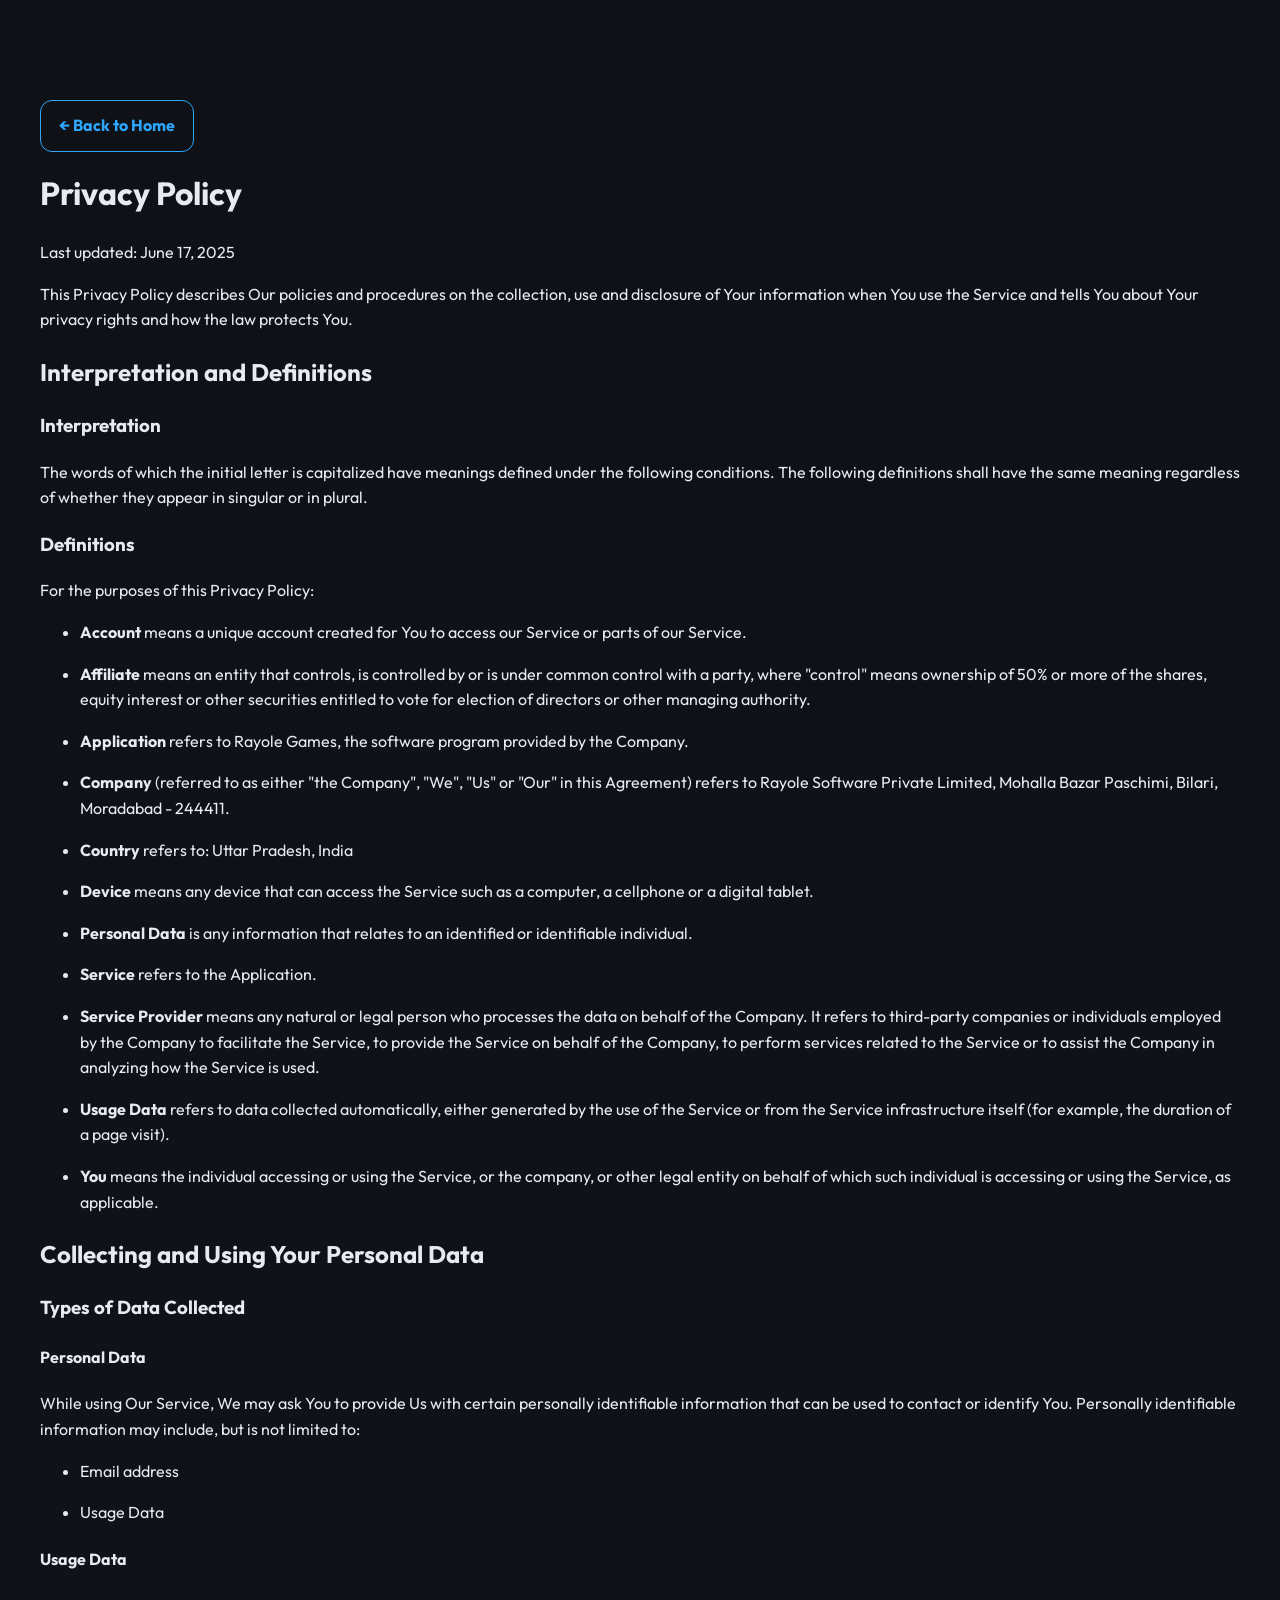
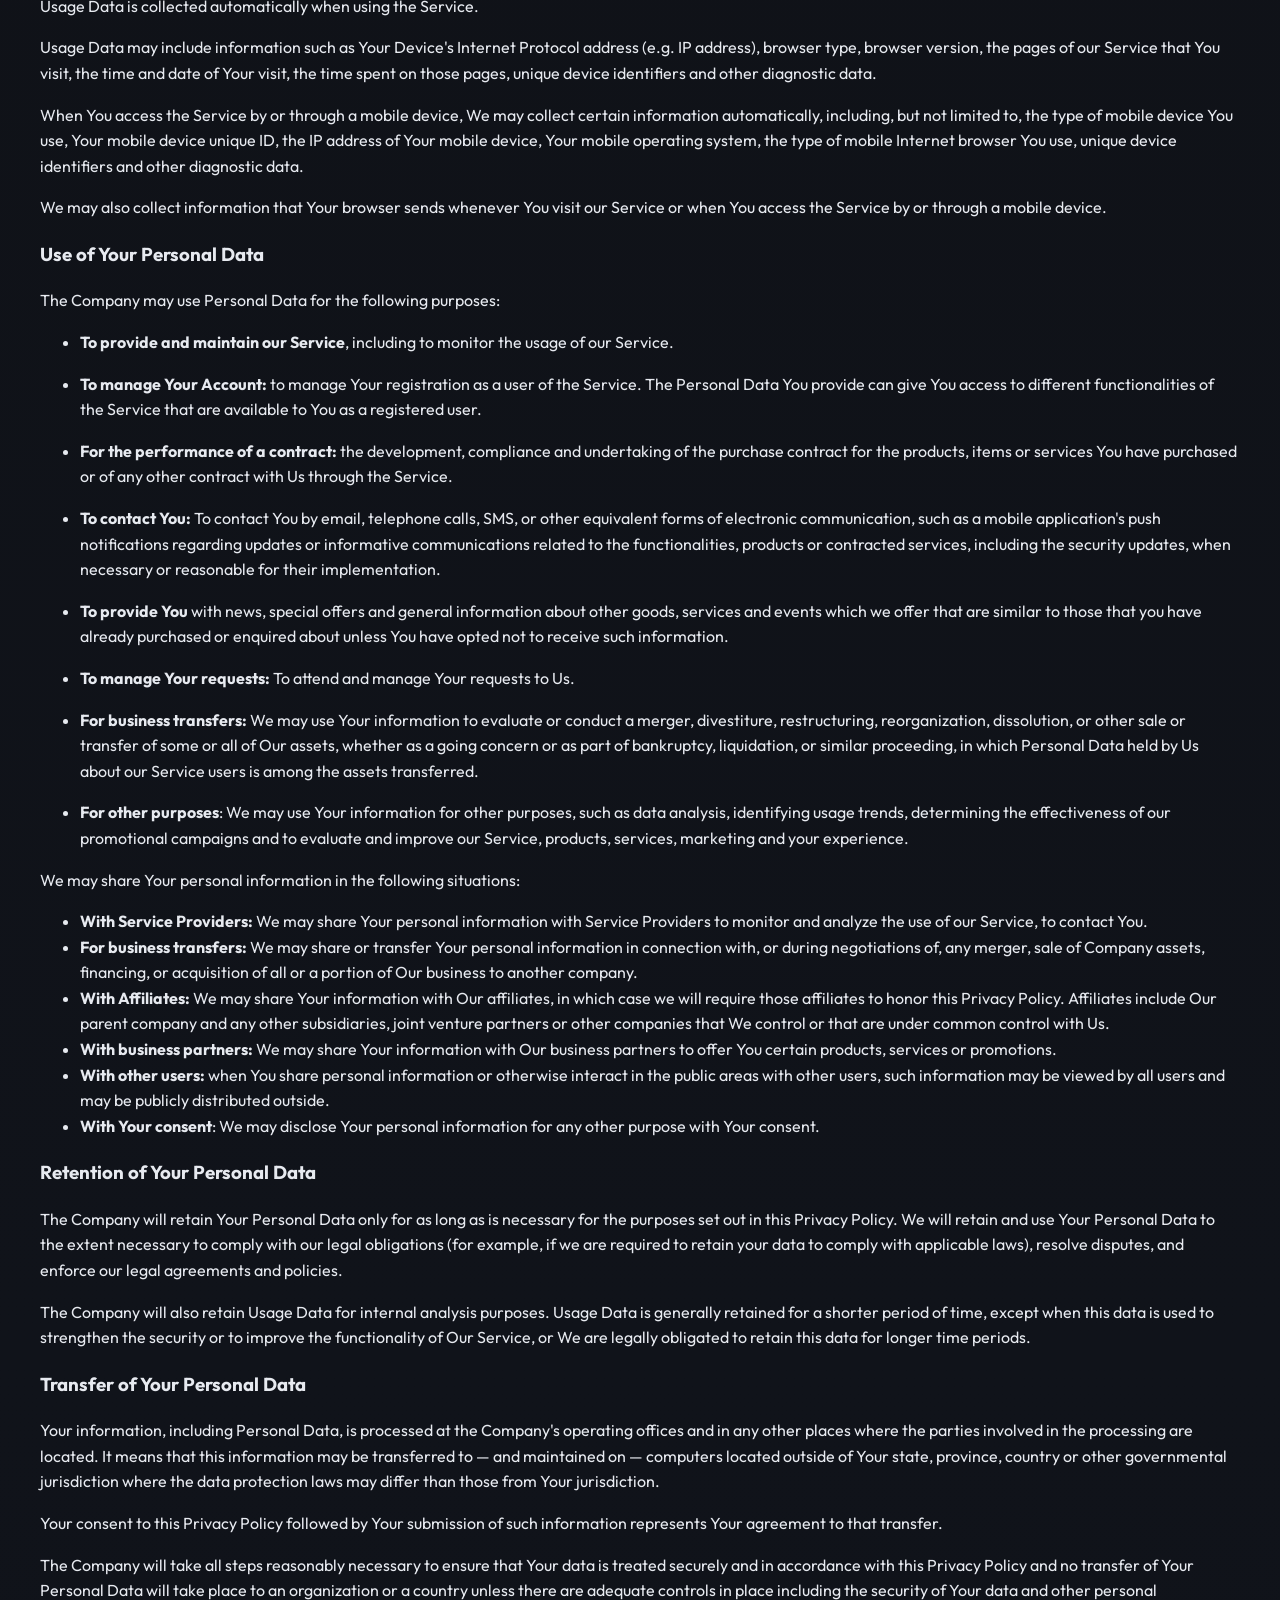
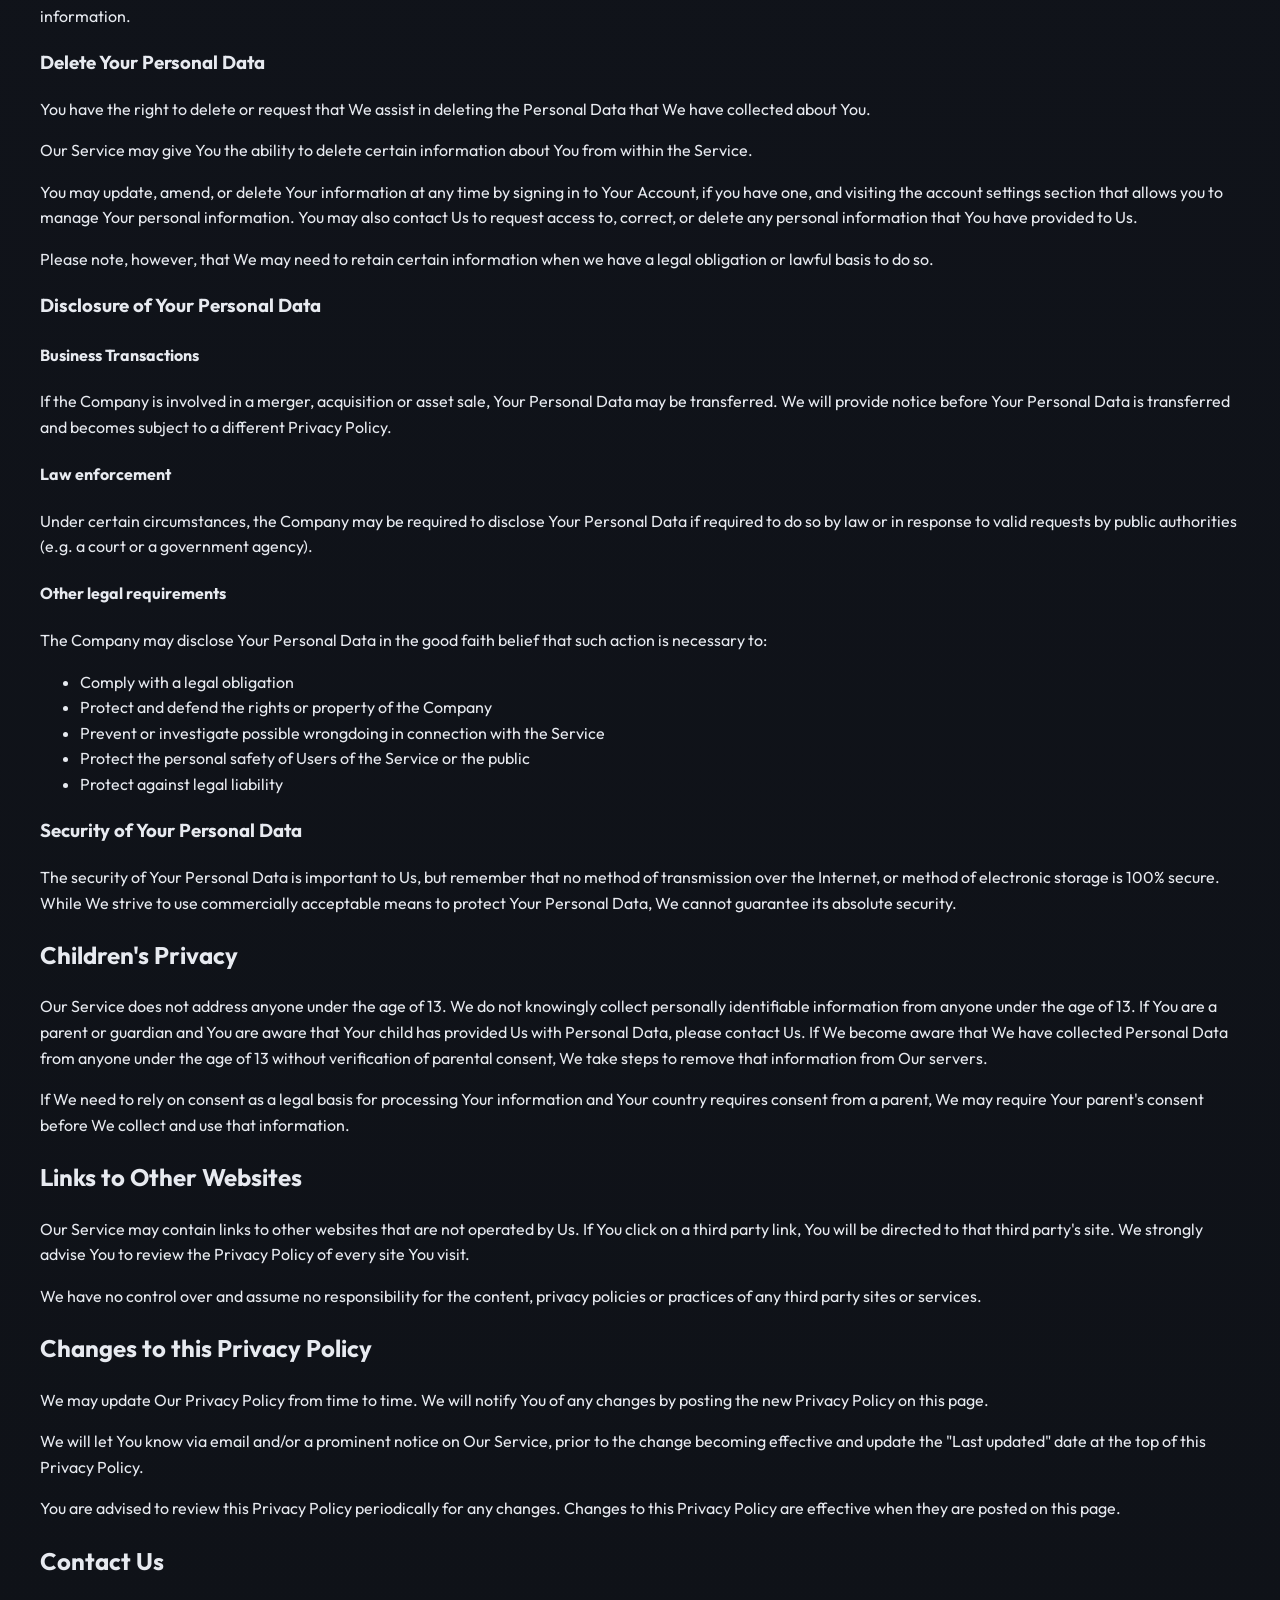
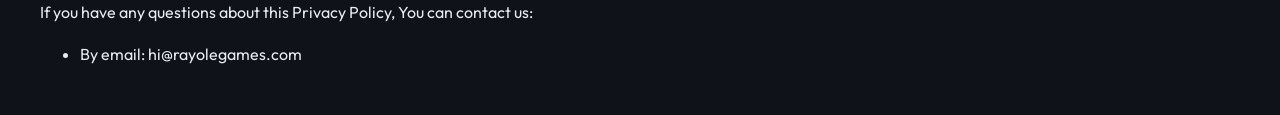
==== privacy-policy.html @ 5c692d10 "Initial commit" ====
<!DOCTYPE html>
<html lang="en">

<head>
    <meta charset="UTF-8">
    <meta name="viewport" content="width=device-width, initial-scale=1.0">
    <title>Privacy Policy | Rayole Games</title>
    <link href="https://fonts.googleapis.com/css2?family=Outfit:wght@400;700&display=swap" rel="stylesheet"/>
    <link rel="stylesheet" href="static/css/main.css" />
</head>

<body>
    <div class="container" style="padding: 100px 0 32px;">
    <a href="./" class="btn btn--ghost">← Back to Home</a>
    <h1 style="margin-top:16px">Privacy Policy</h1>
    <p>Last updated: June 17, 2025</p>
    <p>This Privacy Policy describes Our policies and procedures on the collection, use and disclosure of Your
        information when You use the Service and tells You about Your privacy rights and how the law protects You.</p>
    <!-- <p>We use Your Personal data to provide and improve the Service. By using the Service, You agree to the collection
        and use of information in accordance with this Privacy Policy. This Privacy Policy has been created with the
        help of the <a href="https://rayole" target="_blank">Free
            Privacy Policy Generator</a>.</p> -->
    <h2>Interpretation and Definitions</h2>
    <h3>Interpretation</h3>
    <p>The words of which the initial letter is capitalized have meanings defined under the following conditions. The
        following definitions shall have the same meaning regardless of whether they appear in singular or in plural.
    </p>
    <h3>Definitions</h3>
    <p>For the purposes of this Privacy Policy:</p>
    <ul>
        <li>
            <p><strong>Account</strong> means a unique account created for You to access our Service or parts of our
                Service.</p>
        </li>
        <li>
            <p><strong>Affiliate</strong> means an entity that controls, is controlled by or is under common control
                with a party, where &quot;control&quot; means ownership of 50% or more of the shares, equity interest or
                other securities entitled to vote for election of directors or other managing authority.</p>
        </li>
        <li>
            <p><strong>Application</strong> refers to Rayole Games, the software program provided by the Company.</p>
        </li>
        <li>
            <p><strong>Company</strong> (referred to as either &quot;the Company&quot;, &quot;We&quot;, &quot;Us&quot;
                or &quot;Our&quot; in this Agreement) refers to Rayole Software Private Limited, Mohalla Bazar Paschimi,
                Bilari, Moradabad - 244411.</p>
        </li>
        <li>
            <p><strong>Country</strong> refers to: Uttar Pradesh, India</p>
        </li>
        <li>
            <p><strong>Device</strong> means any device that can access the Service such as a computer, a cellphone or a
                digital tablet.</p>
        </li>
        <li>
            <p><strong>Personal Data</strong> is any information that relates to an identified or identifiable
                individual.</p>
        </li>
        <li>
            <p><strong>Service</strong> refers to the Application.</p>
        </li>
        <li>
            <p><strong>Service Provider</strong> means any natural or legal person who processes the data on behalf of
                the Company. It refers to third-party companies or individuals employed by the Company to facilitate the
                Service, to provide the Service on behalf of the Company, to perform services related to the Service or
                to assist the Company in analyzing how the Service is used.</p>
        </li>
        <li>
            <p><strong>Usage Data</strong> refers to data collected automatically, either generated by the use of the
                Service or from the Service infrastructure itself (for example, the duration of a page visit).</p>
        </li>
        <li>
            <p><strong>You</strong> means the individual accessing or using the Service, or the company, or other legal
                entity on behalf of which such individual is accessing or using the Service, as applicable.</p>
        </li>
    </ul>
    <h2>Collecting and Using Your Personal Data</h2>
    <h3>Types of Data Collected</h3>
    <h4>Personal Data</h4>
    <p>While using Our Service, We may ask You to provide Us with certain personally identifiable information that can
        be used to contact or identify You. Personally identifiable information may include, but is not limited to:</p>
    <ul>
        <li>
            <p>Email address</p>
        </li>
        <li>
            <p>Usage Data</p>
        </li>
    </ul>
    <h4>Usage Data</h4>
    <p>Usage Data is collected automatically when using the Service.</p>
    <p>Usage Data may include information such as Your Device's Internet Protocol address (e.g. IP address), browser
        type, browser version, the pages of our Service that You visit, the time and date of Your visit, the time spent
        on those pages, unique device identifiers and other diagnostic data.</p>
    <p>When You access the Service by or through a mobile device, We may collect certain information automatically,
        including, but not limited to, the type of mobile device You use, Your mobile device unique ID, the IP address
        of Your mobile device, Your mobile operating system, the type of mobile Internet browser You use, unique device
        identifiers and other diagnostic data.</p>
    <p>We may also collect information that Your browser sends whenever You visit our Service or when You access the
        Service by or through a mobile device.</p>
    <h3>Use of Your Personal Data</h3>
    <p>The Company may use Personal Data for the following purposes:</p>
    <ul>
        <li>
            <p><strong>To provide and maintain our Service</strong>, including to monitor the usage of our Service.</p>
        </li>
        <li>
            <p><strong>To manage Your Account:</strong> to manage Your registration as a user of the Service. The
                Personal Data You provide can give You access to different functionalities of the Service that are
                available to You as a registered user.</p>
        </li>
        <li>
            <p><strong>For the performance of a contract:</strong> the development, compliance and undertaking of the
                purchase contract for the products, items or services You have purchased or of any other contract with
                Us through the Service.</p>
        </li>
        <li>
            <p><strong>To contact You:</strong> To contact You by email, telephone calls, SMS, or other equivalent forms
                of electronic communication, such as a mobile application's push notifications regarding updates or
                informative communications related to the functionalities, products or contracted services, including
                the security updates, when necessary or reasonable for their implementation.</p>
        </li>
        <li>
            <p><strong>To provide You</strong> with news, special offers and general information about other goods,
                services and events which we offer that are similar to those that you have already purchased or enquired
                about unless You have opted not to receive such information.</p>
        </li>
        <li>
            <p><strong>To manage Your requests:</strong> To attend and manage Your requests to Us.</p>
        </li>
        <li>
            <p><strong>For business transfers:</strong> We may use Your information to evaluate or conduct a merger,
                divestiture, restructuring, reorganization, dissolution, or other sale or transfer of some or all of Our
                assets, whether as a going concern or as part of bankruptcy, liquidation, or similar proceeding, in
                which Personal Data held by Us about our Service users is among the assets transferred.</p>
        </li>
        <li>
            <p><strong>For other purposes</strong>: We may use Your information for other purposes, such as data
                analysis, identifying usage trends, determining the effectiveness of our promotional campaigns and to
                evaluate and improve our Service, products, services, marketing and your experience.</p>
        </li>
    </ul>
    <p>We may share Your personal information in the following situations:</p>
    <ul>
        <li><strong>With Service Providers:</strong> We may share Your personal information with Service Providers to
            monitor and analyze the use of our Service, to contact You.</li>
        <li><strong>For business transfers:</strong> We may share or transfer Your personal information in connection
            with, or during negotiations of, any merger, sale of Company assets, financing, or acquisition of all or a
            portion of Our business to another company.</li>
        <li><strong>With Affiliates:</strong> We may share Your information with Our affiliates, in which case we will
            require those affiliates to honor this Privacy Policy. Affiliates include Our parent company and any other
            subsidiaries, joint venture partners or other companies that We control or that are under common control
            with Us.</li>
        <li><strong>With business partners:</strong> We may share Your information with Our business partners to offer
            You certain products, services or promotions.</li>
        <li><strong>With other users:</strong> when You share personal information or otherwise interact in the public
            areas with other users, such information may be viewed by all users and may be publicly distributed outside.
        </li>
        <li><strong>With Your consent</strong>: We may disclose Your personal information for any other purpose with
            Your consent.</li>
    </ul>
    <h3>Retention of Your Personal Data</h3>
    <p>The Company will retain Your Personal Data only for as long as is necessary for the purposes set out in this
        Privacy Policy. We will retain and use Your Personal Data to the extent necessary to comply with our legal
        obligations (for example, if we are required to retain your data to comply with applicable laws), resolve
        disputes, and enforce our legal agreements and policies.</p>
    <p>The Company will also retain Usage Data for internal analysis purposes. Usage Data is generally retained for a
        shorter period of time, except when this data is used to strengthen the security or to improve the functionality
        of Our Service, or We are legally obligated to retain this data for longer time periods.</p>
    <h3>Transfer of Your Personal Data</h3>
    <p>Your information, including Personal Data, is processed at the Company's operating offices and in any other
        places where the parties involved in the processing are located. It means that this information may be
        transferred to — and maintained on — computers located outside of Your state, province, country or other
        governmental jurisdiction where the data protection laws may differ than those from Your jurisdiction.</p>
    <p>Your consent to this Privacy Policy followed by Your submission of such information represents Your agreement to
        that transfer.</p>
    <p>The Company will take all steps reasonably necessary to ensure that Your data is treated securely and in
        accordance with this Privacy Policy and no transfer of Your Personal Data will take place to an organization or
        a country unless there are adequate controls in place including the security of Your data and other personal
        information.</p>
    <h3>Delete Your Personal Data</h3>
    <p>You have the right to delete or request that We assist in deleting the Personal Data that We have collected about
        You.</p>
    <p>Our Service may give You the ability to delete certain information about You from within the Service.</p>
    <p>You may update, amend, or delete Your information at any time by signing in to Your Account, if you have one, and
        visiting the account settings section that allows you to manage Your personal information. You may also contact
        Us to request access to, correct, or delete any personal information that You have provided to Us.</p>
    <p>Please note, however, that We may need to retain certain information when we have a legal obligation or lawful
        basis to do so.</p>
    <h3>Disclosure of Your Personal Data</h3>
    <h4>Business Transactions</h4>
    <p>If the Company is involved in a merger, acquisition or asset sale, Your Personal Data may be transferred. We will
        provide notice before Your Personal Data is transferred and becomes subject to a different Privacy Policy.</p>
    <h4>Law enforcement</h4>
    <p>Under certain circumstances, the Company may be required to disclose Your Personal Data if required to do so by
        law or in response to valid requests by public authorities (e.g. a court or a government agency).</p>
    <h4>Other legal requirements</h4>
    <p>The Company may disclose Your Personal Data in the good faith belief that such action is necessary to:</p>
    <ul>
        <li>Comply with a legal obligation</li>
        <li>Protect and defend the rights or property of the Company</li>
        <li>Prevent or investigate possible wrongdoing in connection with the Service</li>
        <li>Protect the personal safety of Users of the Service or the public</li>
        <li>Protect against legal liability</li>
    </ul>
    <h3>Security of Your Personal Data</h3>
    <p>The security of Your Personal Data is important to Us, but remember that no method of transmission over the
        Internet, or method of electronic storage is 100% secure. While We strive to use commercially acceptable means
        to protect Your Personal Data, We cannot guarantee its absolute security.</p>
    <h2>Children's Privacy</h2>
    <p>Our Service does not address anyone under the age of 13. We do not knowingly collect personally identifiable
        information from anyone under the age of 13. If You are a parent or guardian and You are aware that Your child
        has provided Us with Personal Data, please contact Us. If We become aware that We have collected Personal Data
        from anyone under the age of 13 without verification of parental consent, We take steps to remove that
        information from Our servers.</p>
    <p>If We need to rely on consent as a legal basis for processing Your information and Your country requires consent
        from a parent, We may require Your parent's consent before We collect and use that information.</p>
    <h2>Links to Other Websites</h2>
    <p>Our Service may contain links to other websites that are not operated by Us. If You click on a third party link,
        You will be directed to that third party's site. We strongly advise You to review the Privacy Policy of every
        site You visit.</p>
    <p>We have no control over and assume no responsibility for the content, privacy policies or practices of any third
        party sites or services.</p>
    <h2>Changes to this Privacy Policy</h2>
    <p>We may update Our Privacy Policy from time to time. We will notify You of any changes by posting the new Privacy
        Policy on this page.</p>
    <p>We will let You know via email and/or a prominent notice on Our Service, prior to the change becoming effective
        and update the &quot;Last updated&quot; date at the top of this Privacy Policy.</p>
    <p>You are advised to review this Privacy Policy periodically for any changes. Changes to this Privacy Policy are
        effective when they are posted on this page.</p>
    <h2>Contact Us</h2>
    <p>If you have any questions about this Privacy Policy, You can contact us:</p>
    <ul>
        <li>By email: <a href="mailto:hi@rayolegames.com">hi@rayolegames.com</a></li>
    </ul>
    </div>
    <script data-cfasync="false" src="/cdn-cgi/scripts/5c5dd728/cloudflare-static/email-decode.min.js"></script>
  </body>

</html>
---- static/css/main.css ----
/* Rayole Games — main CSS (modular, responsive, animated) */

/* 1) Design Tokens */
:root {
  /* Epic-like minimal dark with a single striking blue */
  --primary: #2ea8ff;         /* Electric blue */
  --primary-600: #1f8fe0;
  --accent: #2ea8ff;
  --bg: #0f1116;              /* Deep neutral dark */
  --bg-2: #12141b;
  --surface: #151922;         /* Card surface */
  --text: #e7eaf0;
  --text-muted: #a5aab3;
  --ring: rgba(46, 168, 255, 0.28);
  --glass: rgba(255, 255, 255, 0.04);
  --shadow-1: 0 10px 30px var(--ring);
}

/* 2) Reset / Base */
* { box-sizing: border-box; }
html { scroll-behavior: smooth; }
body {
  margin: 0;
  font-family: 'Outfit', system-ui, -apple-system, Segoe UI, Roboto, Helvetica, Arial, sans-serif;
  background:
    radial-gradient(1000px 360px at -20% -20%, rgba(46,168,255,.08), transparent 60%),
    linear-gradient(180deg, #0f1116 0%, #10131a 60%, #0f1218 100%);
  color: var(--text);
  line-height: 1.6;
  overflow-x: hidden;
}

img { display: block; max-width: 100%; height: auto; }
a { color: inherit; text-decoration: none; }

/* 3) Layout Utilities */
.container { max-width: 1200px; margin-inline: auto; padding-inline: 24px; }
.stack-2 > * + * { margin-top: .5rem; }
.stack-3 > * + * { margin-top: .75rem; }
.stack-4 > * + * { margin-top: 1rem; }

.section { padding: 80px 0; position: relative; }
.section-title { font-size: 2.2rem; font-weight: 700; }
.section-sub { color: var(--text-muted); }

/* 4) App Bar */
.appbar {
  position: fixed; inset: 0 0 auto 0; height: 64px; z-index: 1000;
  display: flex; align-items: center; justify-content: center;
  background: linear-gradient(180deg, rgba(13,17,23,.75), rgba(13,17,23,0));
  backdrop-filter: blur(10px);
  transition: box-shadow .25s ease, background .25s ease, transform .25s ease;
}
.appbar--scrolled { background: rgba(13,17,23,.8); box-shadow: 0 8px 30px rgba(0,0,0,.25); }
.appbar__inner { width: 100%; max-width: 1200px; padding: 0 24px; display: flex; align-items: center; justify-content: space-between; }
.logo { font-size: 1.4rem; font-weight: 800; color: #fff; letter-spacing: .5px; }

.nav { display: flex; gap: 20px; list-style: none; }
.nav a { color: var(--text); opacity: .9; padding: 6px 10px; border-radius: 8px; transition: color .2s, background .2s, opacity .2s; }
.nav a:hover { color: var(--primary); background: rgba(255,255,255,.04); }
.nav a.is-active { color: #0b0e13; background: var(--primary); }

/* Mobile menu */
.menu-toggle { display: none; flex-direction: column; gap: 5px; cursor: pointer; }
.menu-toggle span { width: 26px; height: 3px; background: var(--text); border-radius: 3px; transition: transform .25s ease, opacity .25s ease; }
.menu-toggle.is-open span:nth-child(1) { transform: translateY(8px) rotate(45deg); }
.menu-toggle.is-open span:nth-child(2) { opacity: 0; }
.menu-toggle.is-open span:nth-child(3) { transform: translateY(-8px) rotate(-45deg); }

.mobile-nav { position: absolute; top: 64px; right: 16px; display: none; flex-direction: column; gap: 10px; padding: 16px 18px; border-radius: 14px; background: #fffe; color: #0d1117; box-shadow: 0 24px 80px rgba(0,0,0,.35); }
.mobile-nav a { color: #0d1117; }
.mobile-nav.show { display: flex; }

/* 5) Hero */
.hero { min-height: 100vh; display: grid; grid-template-columns: 1.1fr .9fr; align-items: center; gap: 40px; padding: 120px 0 60px; }
.hero__title { font-size: clamp(2.2rem, 4vw + .5rem, 3.5rem); line-height: 1.1; }
.hero__title span { color: var(--primary); }
.hero__lead { color: #d5deea; max-width: 60ch; }
.hero__buttons { display: flex; flex-wrap: wrap; gap: 14px; margin-top: 8px; }

.btn { display: inline-flex; align-items: center; gap: 10px; font-weight: 700; border-radius: 12px; padding: 12px 18px; transition: transform .2s ease, box-shadow .2s ease, background .2s ease; will-change: transform; }
.btn--primary { background: var(--primary); color: #0b0e13; box-shadow: 0 10px 26px var(--ring); }
.btn--ghost { color: var(--primary); border: 1.5px solid var(--primary); background: transparent; }
.btn:hover { transform: translateY(-2px); }
.btn:active { transform: translateY(0); }

.hero__art { max-width: 440px; justify-self: end; animation: float 3s ease-in-out infinite; filter: drop-shadow(0 20px 60px rgba(46,168,255,.16)); }
@keyframes float { 0%,100%{ transform: translateY(0) } 50% { transform: translateY(-10px) } }

/* Parallax glow */
.hero::before { content: ""; position: absolute; inset: 0; pointer-events: none; background:
  radial-gradient(520px 200px at var(--gx,18%) 22%, rgba(46,168,255,.12), transparent 60%);
  filter: blur(18px); z-index: -1; }

/* 6) Games Grid */
.games { padding-top: 10px; }
.games__grid { display: grid; grid-template-columns: repeat(auto-fit, minmax(280px, 1fr)); gap: 20px; margin-top: 16px; }

.card { position: relative; border-radius: 16px; overflow: hidden; background: linear-gradient(180deg, rgba(255,255,255,.04), rgba(255,255,255,.02)); border: 1px solid rgba(255,255,255,.06); backdrop-filter: blur(6px); transition: transform .2s ease, box-shadow .2s ease, border-color .2s ease; }
.card:hover { transform: translateY(-4px); box-shadow: 0 18px 40px rgba(46,168,255,.16), 0 0 0 1px rgba(255,255,255,.08) inset; border-color: rgba(255,255,255,.14); }
.card__media { height: 160px; object-fit: cover; width: 100%; }
.card__body { display: flex; align-items: center; justify-content: space-between; padding: 14px 16px; gap: 12px; }
.card__text { display: grid; gap: 4px; min-width: 0; }
.card__title-row { display:flex; align-items:center; justify-content:space-between; gap: 8px; }
.card__title { font-weight: 800; letter-spacing: .2px; white-space: nowrap; overflow: hidden; text-overflow: ellipsis; }
.card__meta { color: var(--text-muted); font-size: .9rem; }
.card__rating-badge { color: #0b0e13; background: var(--primary); border-radius: 999px; padding: 4px 8px; font-size: .8rem; font-weight: 800; white-space: nowrap; flex: 0 0 auto; }
.card__btn { white-space: nowrap; }

/* subtle shine on hover */
.card::after { content: ""; position: absolute; inset: 0; background: radial-gradient(240px 120px at var(--mx,50%) var(--my,50%), rgba(255,255,255,.18), transparent 45%); opacity: 0; transition: opacity .25s ease; pointer-events: none; mix-blend-mode: screen; }
.card:hover::after { opacity: 1; }

/* 7) Contact */
.contact { text-align: center; }

/* 8) Progress Bar */
.progress { position: fixed; top: 0; left: 0; height: 3px; width: 0; z-index: 1200; background: linear-gradient(90deg, var(--primary), #6bc2ff); box-shadow: 0 0 12px var(--ring); }

/* 9) Reveal animations (IntersectionObserver) */
.reveal { opacity: 0; transform: translateY(18px); transition: opacity .6s ease, transform .6s ease; }
.reveal.in { opacity: 1; transform: translateY(0); }

/* 10) Back-to-top */
.to-top { position: fixed; right: 20px; bottom: 24px; opacity: 0; pointer-events: none; transform: translateY(10px); transition: transform .25s, opacity .25s; }
.to-top.show { opacity: 1; pointer-events: auto; transform: translateY(0); }

/* 11) Responsive */
@media (max-width: 920px) {
  .hero { grid-template-columns: 1fr; text-align: center; }
  .hero__art { justify-self: center; max-width: 360px; }
  .nav { display: none; }
  .menu-toggle { display: inline-flex; }
}

/* 12) Reduced motion */
@media (prefers-reduced-motion: reduce) {
  * { animation: none !important; transition: none !important; }
}

/* 13) Toolbar for dynamic publisher */
.toolbar { display: flex; gap: 10px; align-items: center; flex-wrap: wrap; margin-top: 8px; }
.input { background: rgba(255,255,255,.06); color: var(--text); border: 1px solid rgba(255,255,255,.12); border-radius: 12px; padding: 10px 12px; min-width: min(560px, 100%); outline: none; transition: border-color .2s ease, box-shadow .2s ease; }
.input:focus { border-color: var(--primary); box-shadow: 0 0 0 3px rgba(46,168,255,.22); }
.hint { color: var(--text-muted); font-size: .9rem; }
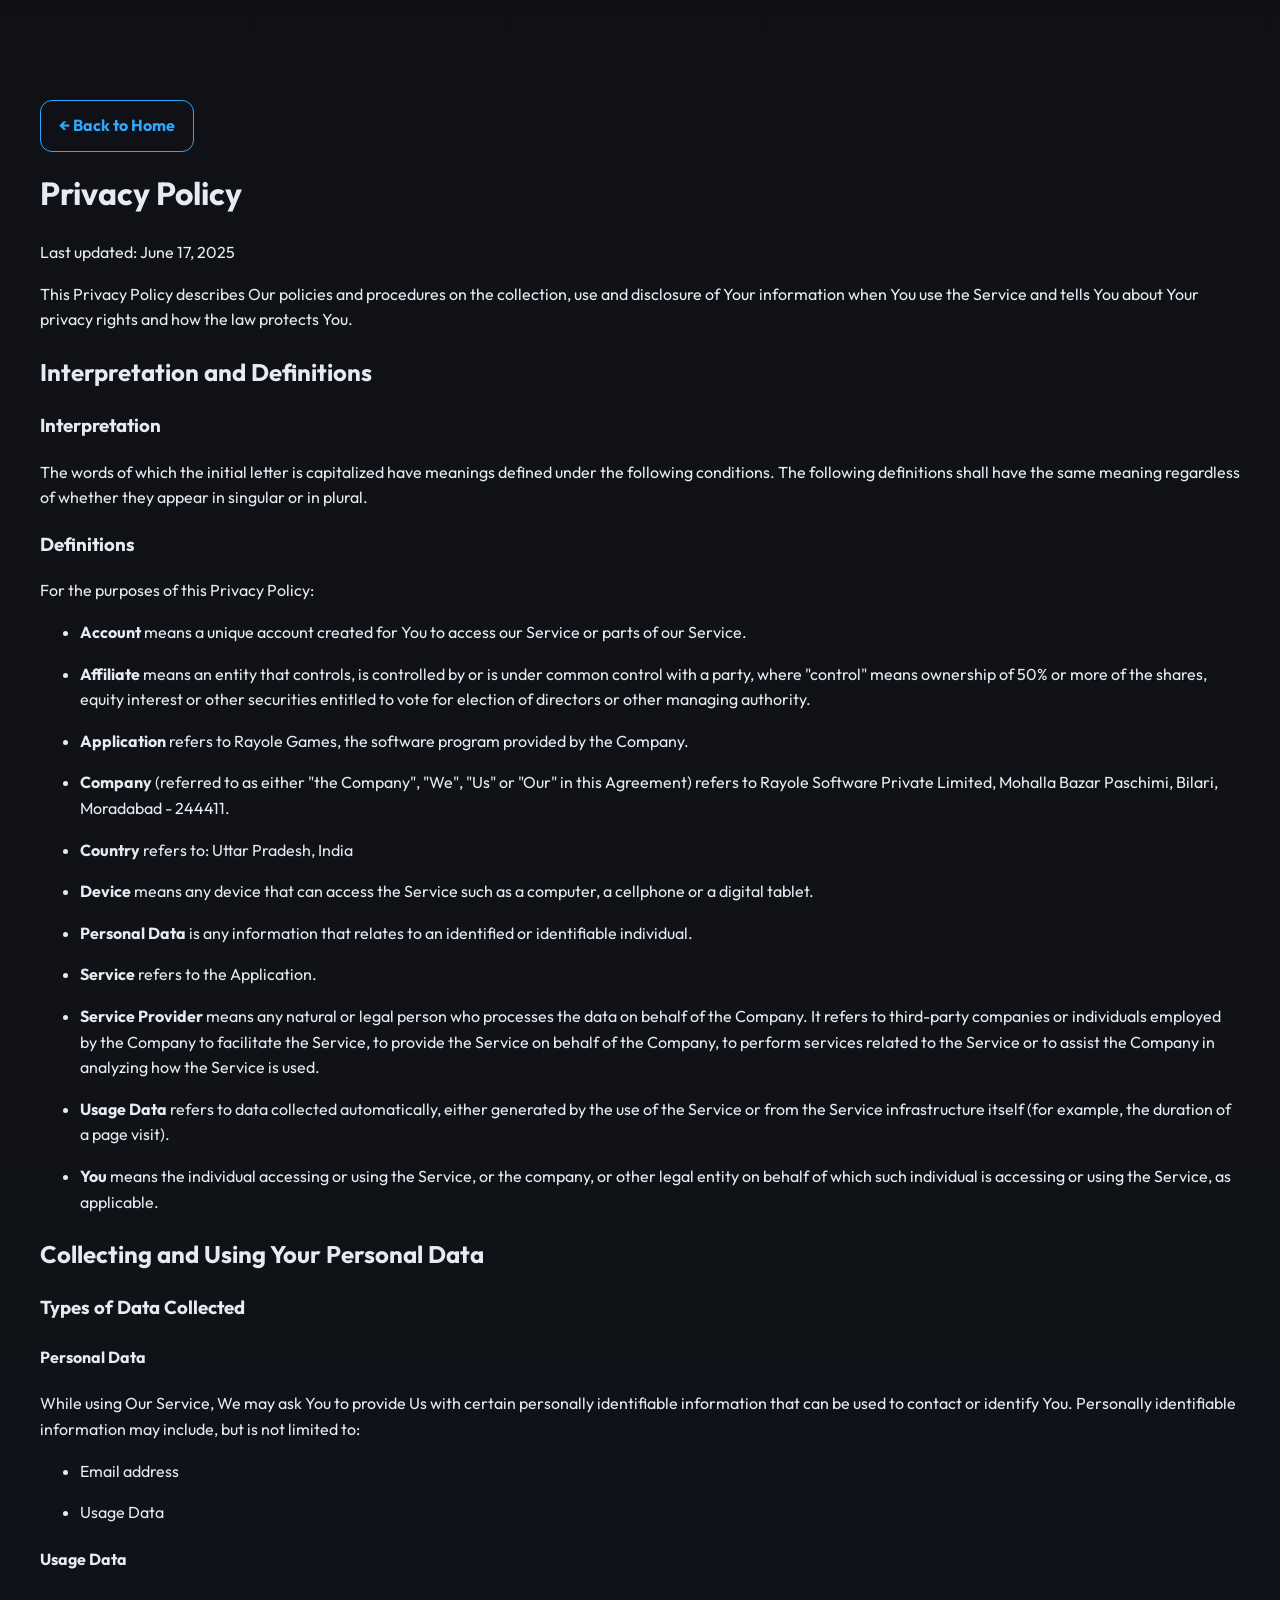
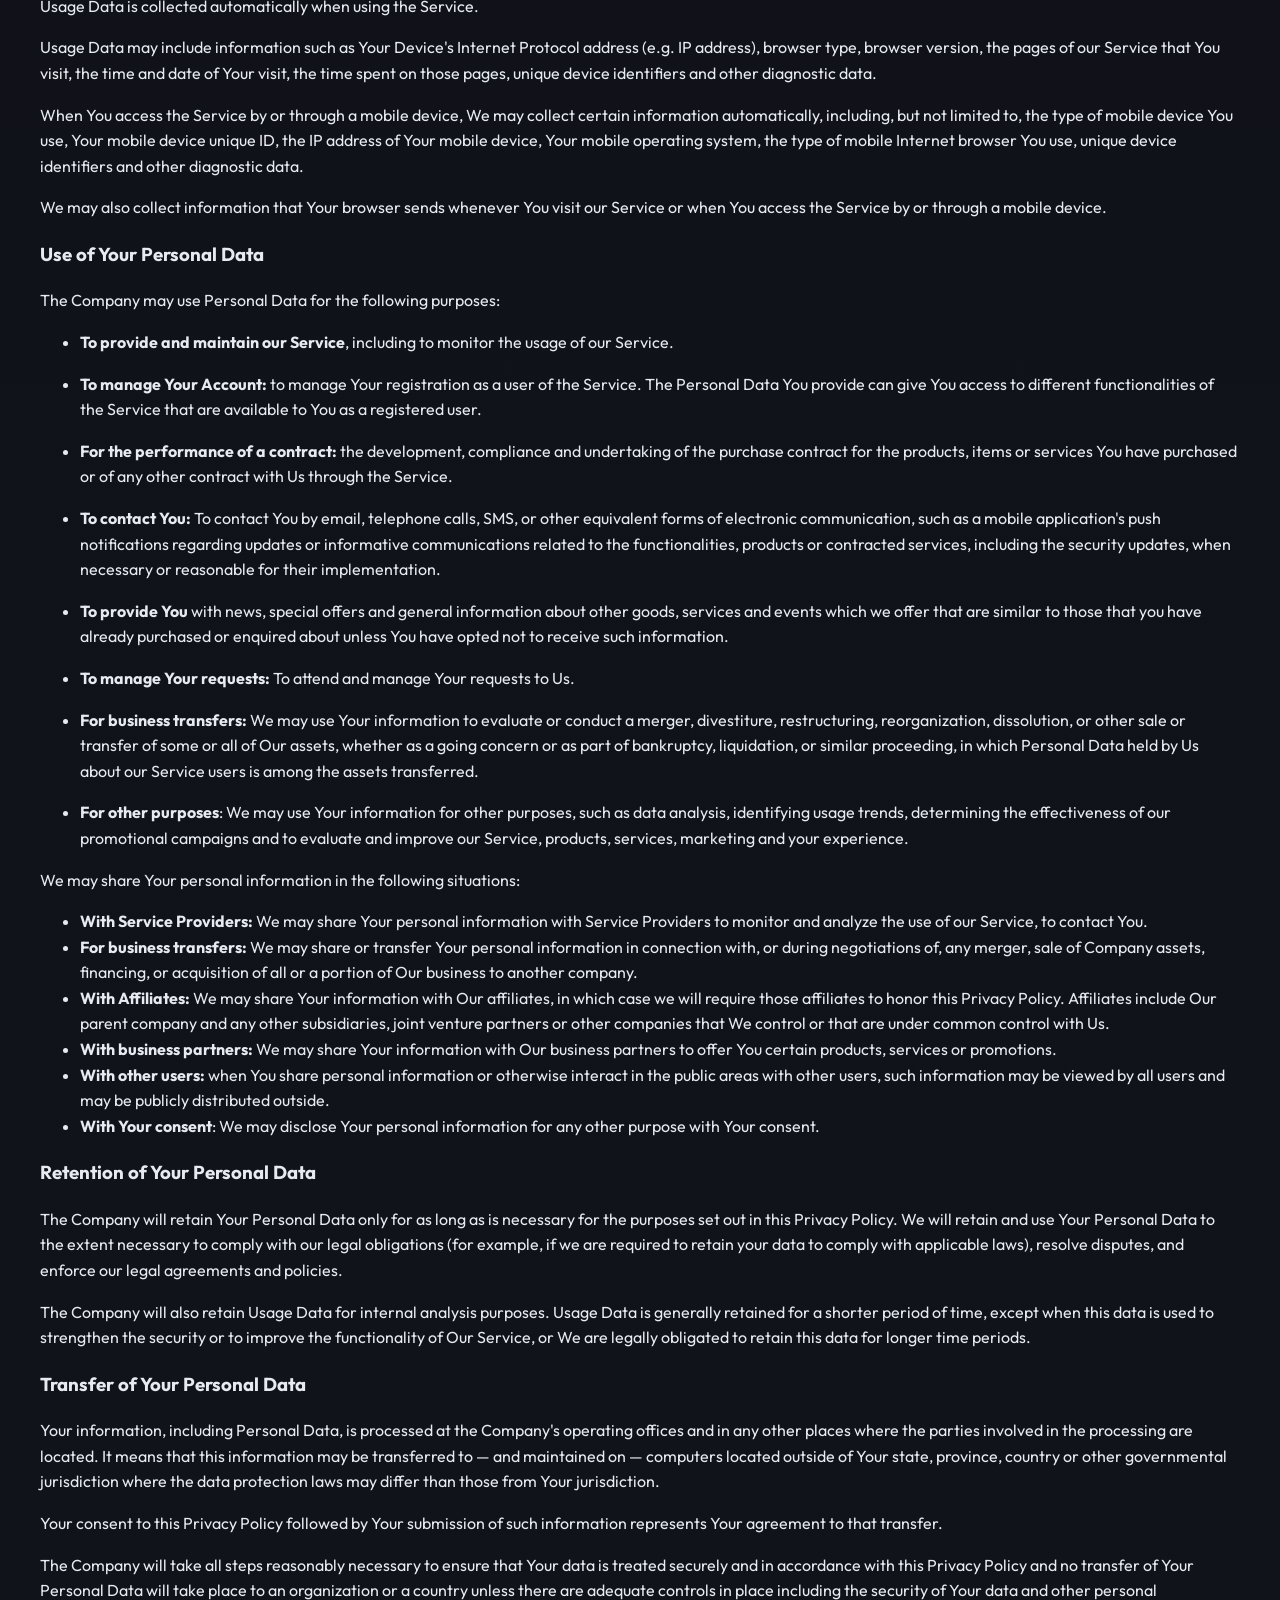
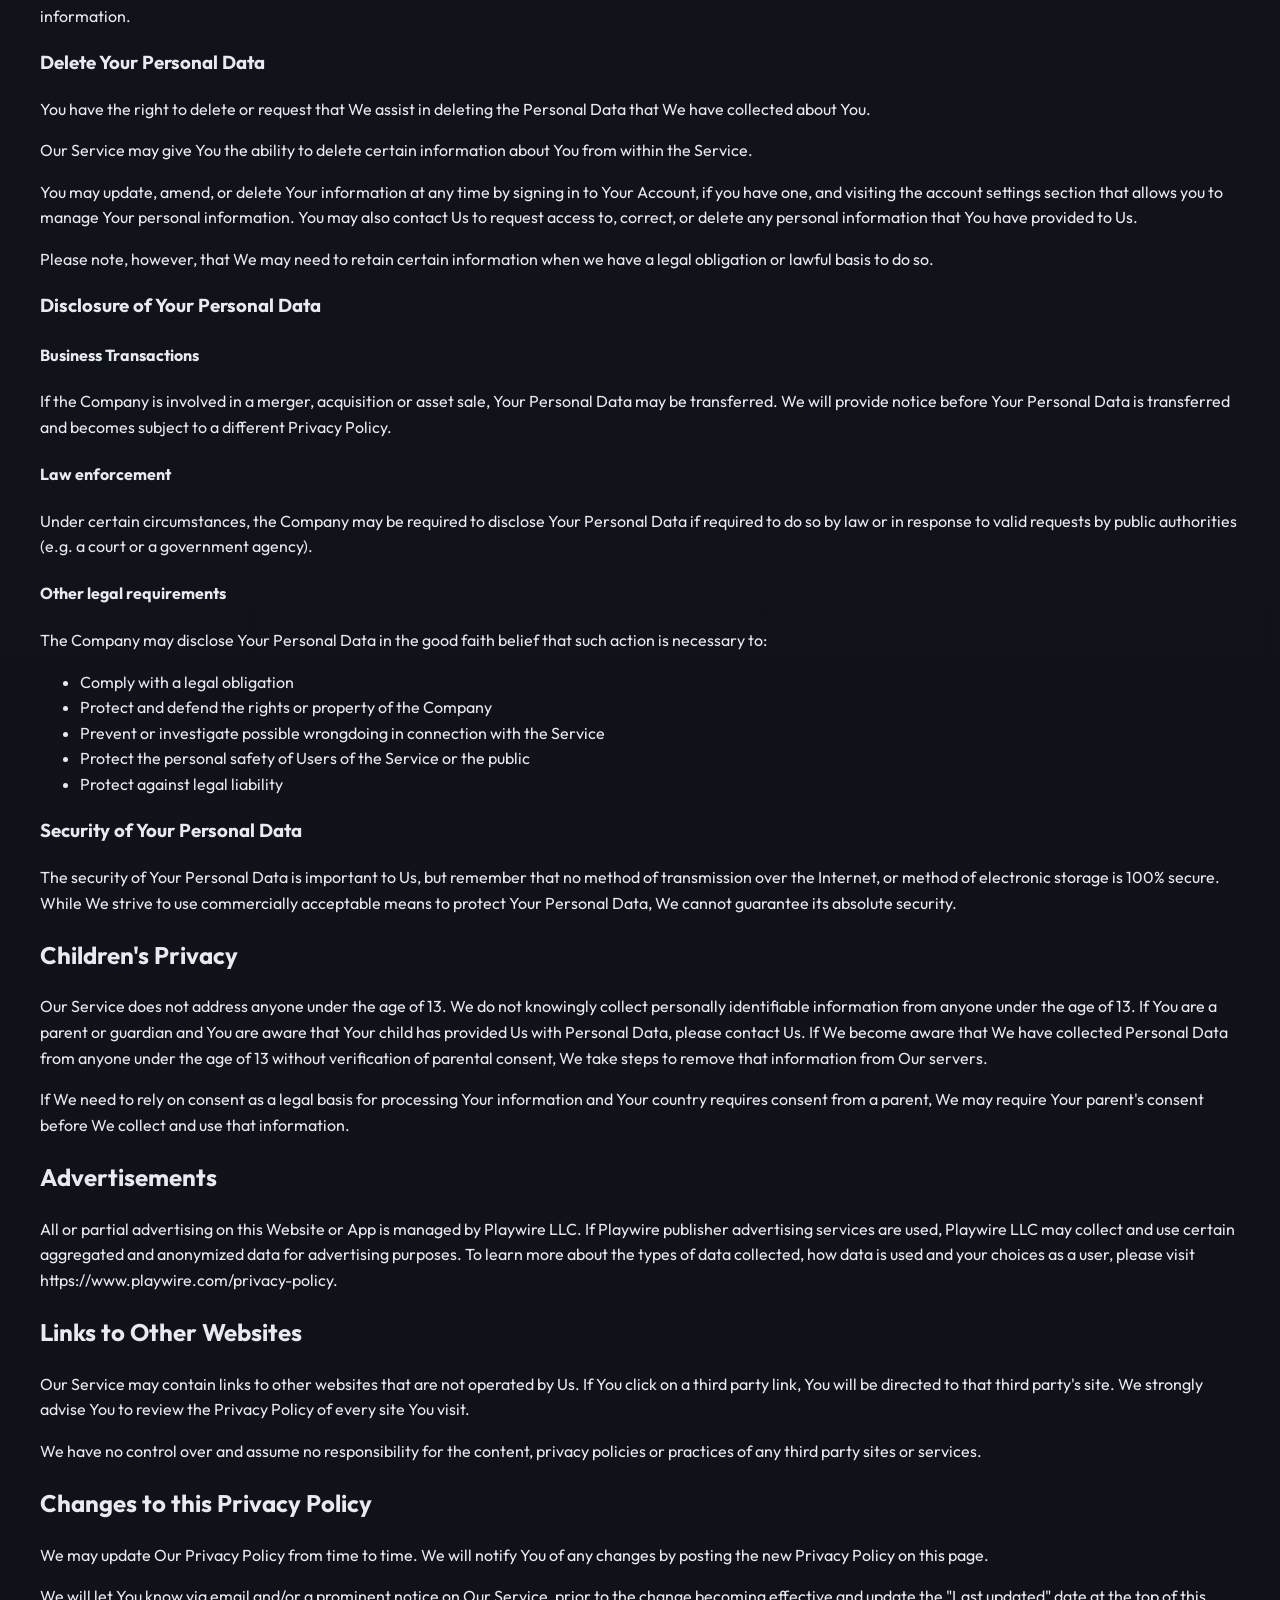
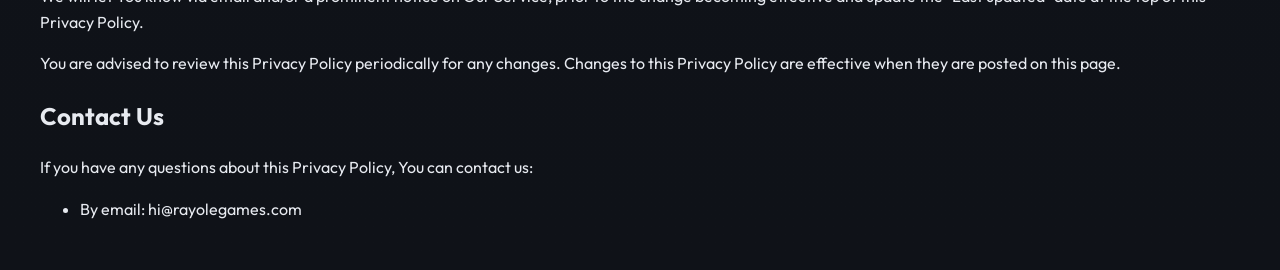
==== commit 4effac85: "updates" ====
--- a/privacy-policy.html
+++ b/privacy-policy.html
@@ -215,6 +215,8 @@
         information from Our servers.</p>
     <p>If We need to rely on consent as a legal basis for processing Your information and Your country requires consent
         from a parent, We may require Your parent's consent before We collect and use that information.</p>
+    <h2>Advertisements</h2>
+    <p>All or partial advertising on this Website or App is managed by Playwire LLC. If Playwire publisher advertising services are used, Playwire LLC may collect and use certain aggregated and anonymized data for advertising purposes. To learn more about the types of data collected, how data is used and your choices as a user, please visit <a href="https://www.playwire.com/privacy-policy">https://www.playwire.com/privacy-policy</a>.</p>
     <h2>Links to Other Websites</h2>
     <p>Our Service may contain links to other websites that are not operated by Us. If You click on a third party link,
         You will be directed to that third party's site. We strongly advise You to review the Privacy Policy of every
